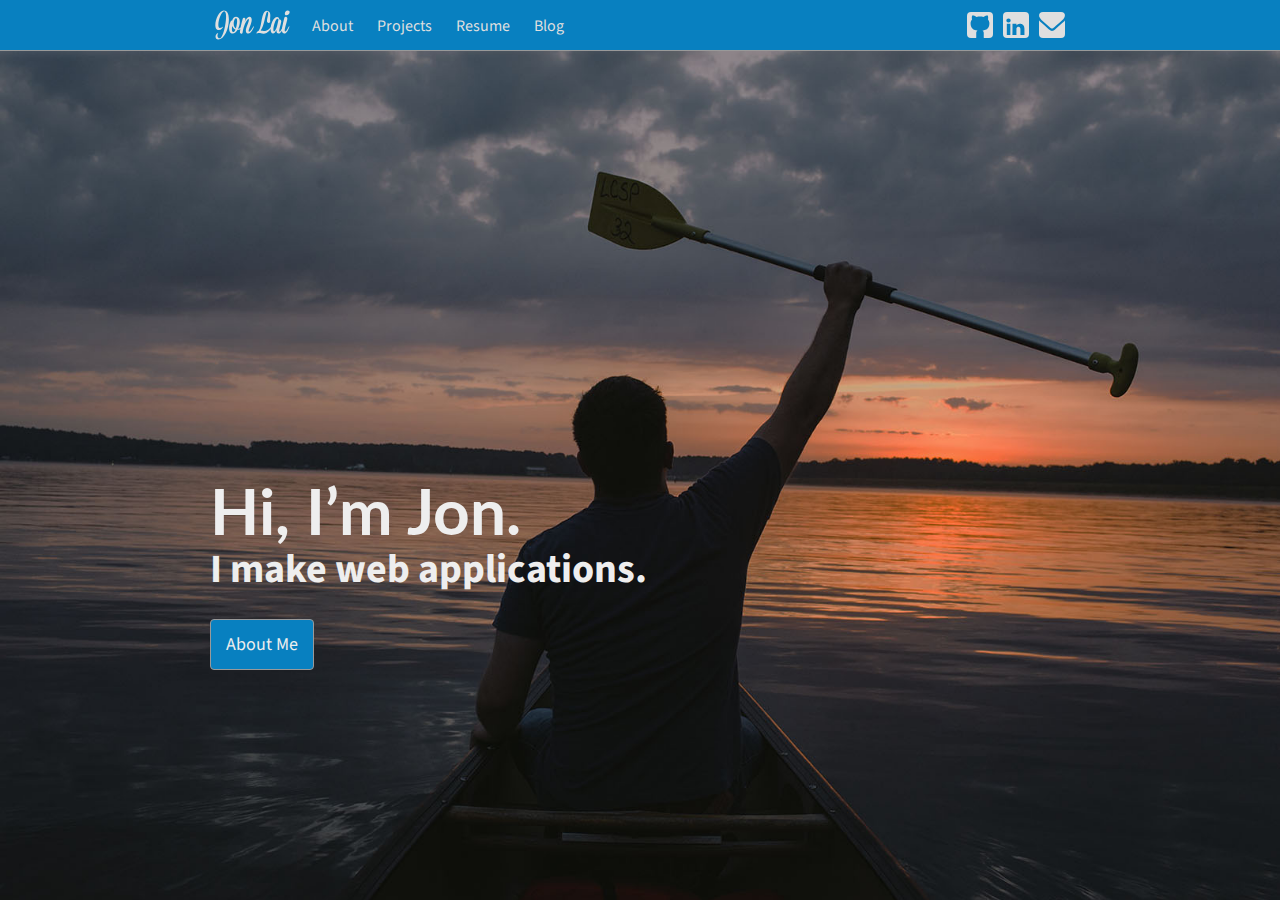
==== index.html @ c610380d "Expand Backbone framework on website" ====
<!DOCTYPE html>
<html lang="en">
    <head>
        <meta charset="utf-8">
        <meta name="viewport" content="width=device-width, initial-scale=1.0">
        <title>Jon Lai | Home</title>
        <meta name="description" content="Software engineer, amateur maker, and aspiring entrepreneur.">
        <meta name="author" content="Jon Lai">
        <link rel="shortcut icon" href="/img/favicon.ico">

        <link href="/css/normalize.css" type="text/css" rel="stylesheet">
        <link href="/css/style.css" type="text/css" rel="stylesheet">
        <link href='http://fonts.googleapis.com/css?family=Source+Sans+Pro:300' rel='stylesheet' type='text/css'>
        <link href='http://fonts.googleapis.com/css?family=Lato:400' rel='stylesheet' type='text/css'>
        <script data-main="js/main" src="js/lib/require.js"></script>
    </head>
    <body>
        <div class="navbar">
            <div class="navbar-content">
                <div class="navbar-logo">
                    <a class="logo-button" href="/">
                        <img src="img/logo.svg"></img>
                    </a>
                    <a id="toggle-menu" class="menu-button mobile">
                        <span class="menu-bar"></span>
                        <span class="menu-bar"></span>
                        <span class="menu-bar"></span>
                    </a>
                </div>
                <div class="navbar-menu">
                    <ul class="navbar-tabs">
                        <li><a href="/about">About</a></li>
                        <li><a href="/projects">Projects</a></li>
                        <li><a href="/resume">Resume</a></li>
                        <li><a href="http://blog.jonlai.com">Blog</a></li>
                    </ul>
                    <ul class="navbar-tabs mobile">
                        <li><a href="http://github.com/jonlai">Github</a></li>
                        <li><a href="http://lnkd.in/JmS8f3">LinkedIn</a></li>
                        <li><a href="mailto:jonathan@jonlai.com">Email</a></li>
                    </ul>
                    <ul class="navbar-tabs desktop pull-right">
                        <li><a href="http://github.com/jonlai">
                            <img src="img/github.svg"></img>
                        </a></li>
                        <li><a href="http://lnkd.in/JmS8f3">
                            <img src="img/linkedin.svg"></img>
                        </a></li>
                        <li><a href="mailto:jonathan@jonlai.com">
                            <img src="img/email.svg"></img>
                        </a></li>
                    </ul>
                </div>
            </div>
        </div>
        <div id="content" class="content">
        </div>
    </body>
</html>
---- css/style.css ----
html {
    font-family: 'Source Sans Pro', Helvetica;
    height: 100%;
    width: 100%;
    box-sizing: border-box;
}
*, *:before, *:after {
    box-sizing: inherit;
}
body {
    height: calc(100% - 50px);
    width: 100%;
    margin-top: 50px;
    background: url('../img/background.png') #252525;
}
.content {
    color: #EEEEEE;
    position: relative;
    height: 100%;
    width: 100%;
}
.pull-left {
    float: left;
}
.pull-right {
    float: right;
}
@media(min-width: 769px) {
    .mobile {
        display: none !important;
    }
}
@media(max-width: 768px) {
    .desktop {
        display: none !important;
    }
}

/*----------------------------------------------------------------------------*/
/*---| Navigation bar |-------------------------------------------------------*/
/*----------------------------------------------------------------------------*/
.navbar {
    width: 100%;
    position: fixed;
    top: 0;
    background: #0880C0;
    border-bottom: solid 1px #999;
    z-index: 10;
}
.navbar-content {
    overflow: hidden;
    width: 100%;
    max-width: 900px;
    padding: 0 20px;
    margin: 0 auto;
    font-size: 0;
    color: #DFDFDF;
}
.navbar-logo {
    display: inline-block;
    vertical-align: bottom;
}
.logo-button {
    display: inline-block;
    padding: 10px 10px 10px 5px;
    line-height: 0;
}
.logo-button > img {
    display: inline-block;
    height: 30px;
    width: 75px;
}
.menu-button {
    height: 30px;
    width: 40px;
    position: absolute;
    top: 10px;
    bottom: 10px;
    right: 10px;
    cursor: pointer;
}
.menu-bar {
    display: block;
    height: 2px;
    width: 30px;
    border-radius: 3px;
    position: relative;
    background: #DFDFDF;
    margin: 6px 5px;
}
.logo-button:hover, .menu-button:hover {
    background: none;
}
.navbar-menu {
    display: inline-block;
    width: calc(100% - 90px);
}
.navbar-tabs {
    display: inline-block;
    height: 50px;
    padding: 0;
    margin: 0;
    font-size: 0;
    list-style-type: none;
}
.navbar-tabs li {
    display: inline-block;
}
.navbar-tabs li > a {
    display: inline-block;
    padding: 15px 12px;
    text-decoration: none;
    font-size: 16px;
    color: #DFDFDF;
}
.navbar-tabs li > a.active, a:hover {
    background: #519EC8;
}
.navbar-tabs.desktop li > a {
    padding: 12px 5px;
    line-height: 0;
}
.navbar-tabs.desktop li a > img {
    display: inline-block;
    height: 26px;
    width: 26px;
    border-radius: 4px;
}
@media(max-width: 768px) {
    .navbar-content {
        height: 50px;
        padding: 0;
    }
    .navbar-content.expanded {
        height: 100%;
    }
    .navbar-logo, .navbar-menu {
        display: block;
        width: 100%
    }
    .navbar-logo {
        border-bottom: solid 1px #999;
    }
    .logo-button {
        padding-left: 12px;
    }
    .navbar-menu {
        margin: 7px 0;
    }
    .navbar-tabs {
        display: inline;
    }
    .navbar-tabs li, .navbar-tabs li > a {
        display: block;
    }
}

/*----------------------------------------------------------------------------*/
/*---| Splash/Slider |--------------------------------------------------------*/
/*----------------------------------------------------------------------------*/
.splash-half {
    height: 50%;
    width: 100%;
    position: absolute;
    overflow: hidden;
}
.splash-half.top {
    top: 0;
}
.splash-half.bottom {
    bottom: 0;
}
.splash-half.bottom > * {
    position: absolute;
    bottom: 0;
}
.splash-background {
    height: 200%;
    width: 100%;
    background: url('../img/slider.jpg') center no-repeat;
    background-size: cover;
}
.splash-area {
    position: relative;
    height: 100%;
    width: 100%;
    max-width: 900px;
    padding: 0 20px;
    margin: 0 auto;
}
.splash-text {
    width: calc(100% - 40px);
    position: absolute;
    top: calc(57% - 59px);
}
.splash-header {
    display: block;
    width: 100%;
    font-family: 'Lato', Helvetica;
    color: #EEEEEE;
    line-height: 1.1;
    font-size: 4em;
    margin: 0;
}
.splash-blurb {
    display: block;
    color: #EEEEEE;
    line-height: 1.2;
    font-size: 2.5em;
    margin: 0;
}
.about-button {
    display: inline-block;
    background: #0880C0;
    margin-top: 25px;
    padding: 12px 15px;
    border-radius: 4px;
    font-size: 18px;
    text-decoration: none;
    color: #EEEEEE;
    border: 1px solid #999;
}
@media(max-width: 768px) {
    .splash-text {
        top: calc(31% - 59px);
        text-align: center;
    }
    .splash-header {
        font-size: 3em;
    }
    .splash-blurb {
        font-size: 1.5em;
    }
}
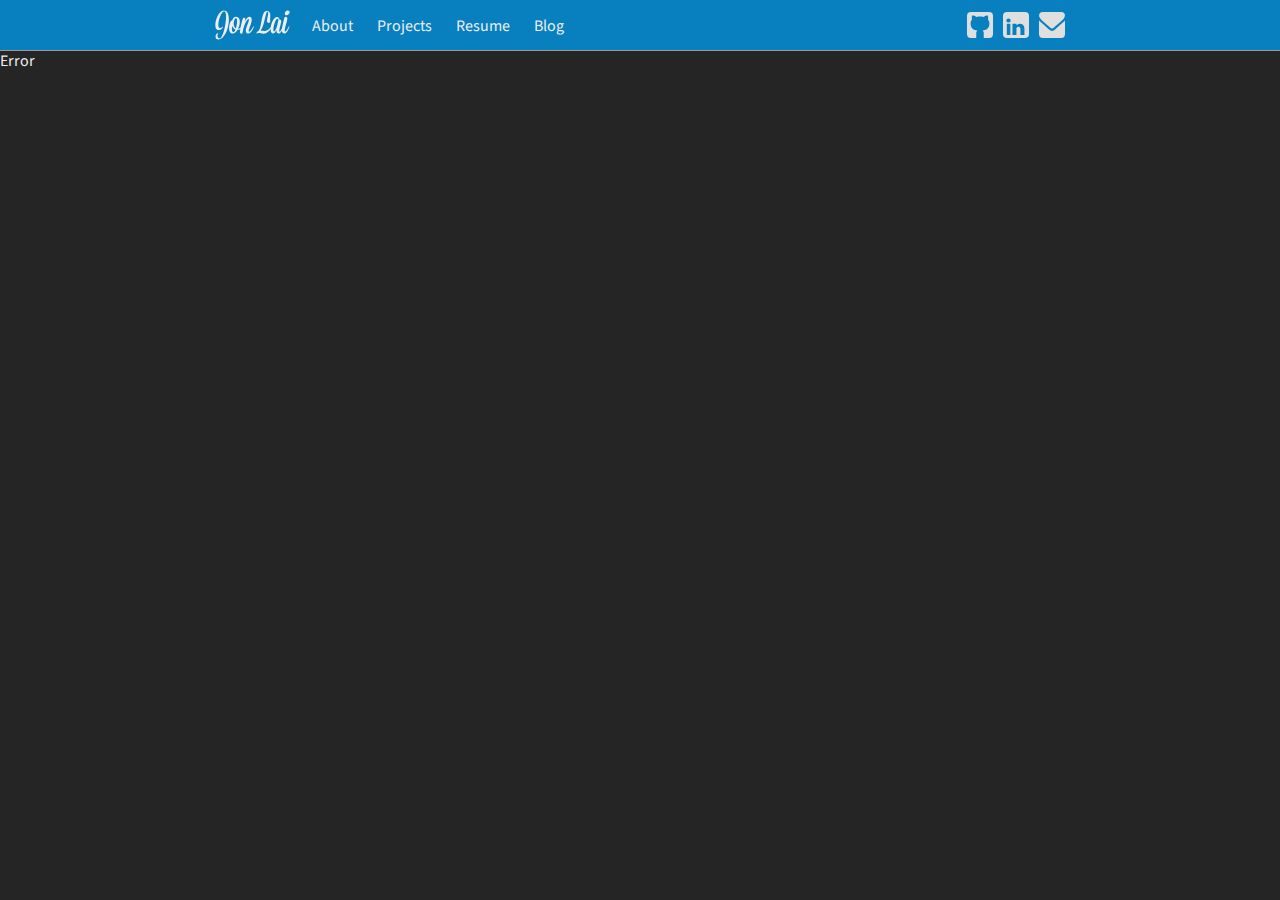
==== commit 7ee1706f: "Add r.js optimizer and switch gtom tpl to html" ====
--- a/index.html
+++ b/index.html
@@ -4,7 +4,7 @@
         <meta charset="utf-8">
         <meta name="viewport" content="width=device-width, initial-scale=1.0">
         <title>Jon Lai | Home</title>
-        <meta name="description" content="Software engineer, amateur maker, and aspiring entrepreneur.">
+        <meta name="description" content="Software engineer, aspiring maker, and hopeful entrepreneur.">
         <meta name="author" content="Jon Lai">
         <link rel="shortcut icon" href="/img/favicon.ico">
 
@@ -12,34 +12,33 @@
         <link href="/css/style.css" type="text/css" rel="stylesheet">
         <link href='http://fonts.googleapis.com/css?family=Source+Sans+Pro:300' rel='stylesheet' type='text/css'>
         <link href='http://fonts.googleapis.com/css?family=Lato:400' rel='stylesheet' type='text/css'>
-        <script data-main="js/main" src="js/lib/require.js"></script>
+        <script data-main="js/main-built" src="js/lib/require.js"></script>
+        <script type="text/javascript">
+            window.heap=window.heap||[],heap.load=function(e,t){window.heap.appid=e,window.heap.config=t=t||{};var n=t.forceSSL||"https:"===document.location.protocol,a=document.createElement("script");a.type="text/javascript",a.async=!0,a.src=(n?"https:":"http:")+"//cdn.heapanalytics.com/js/heap-"+e+".js";var o=document.getElementsByTagName("script")[0];o.parentNode.insertBefore(a,o);for(var r=function(e){return function(){heap.push([e].concat(Array.prototype.slice.call(arguments,0)))}},p=["clearEventProperties","identify","setEventProperties","track","unsetEventProperty"],c=0;c<p.length;c++)heap[p[c]]=r(p[c])};
+            heap.load("3378145507");
+        </script>
     </head>
     <body>
-        <div class="navbar">
-            <div class="navbar-content">
+        <div id="navbar" class="navbar">
+            <div class="navbar-content animate">
                 <div class="navbar-logo">
                     <a class="logo-button" href="/">
                         <img src="img/logo.svg"></img>
                     </a>
-                    <a id="toggle-menu" class="menu-button mobile">
+                    <div id="toggle-menu" class="menu-button mobile">
                         <span class="menu-bar"></span>
                         <span class="menu-bar"></span>
                         <span class="menu-bar"></span>
-                    </a>
+                    </div>
                 </div>
                 <div class="navbar-menu">
-                    <ul class="navbar-tabs">
-                        <li><a href="/about">About</a></li>
-                        <li><a href="/projects">Projects</a></li>
-                        <li><a href="/resume">Resume</a></li>
+                    <ul class="navbar-tabs nav">
+                        <li><a id="nav-about" href="/about">About</a></li>
+                        <li><a id="nav-projects" href="/projects">Projects</a></li>
+                        <li><a id="nav-resume" href="/resume">Resume</a></li>
                         <li><a href="http://blog.jonlai.com">Blog</a></li>
                     </ul>
-                    <ul class="navbar-tabs mobile">
-                        <li><a href="http://github.com/jonlai">Github</a></li>
-                        <li><a href="http://lnkd.in/JmS8f3">LinkedIn</a></li>
-                        <li><a href="mailto:jonathan@jonlai.com">Email</a></li>
-                    </ul>
-                    <ul class="navbar-tabs desktop pull-right">
+                    <ul class="navbar-tabs contact">
                         <li><a href="http://github.com/jonlai">
                             <img src="img/github.svg"></img>
                         </a></li>
--- a/css/style.css
+++ b/css/style.css
@@ -1,22 +1,29 @@
 html {
+    box-sizing: border-box;
     font-family: 'Source Sans Pro', Helvetica;
     height: 100%;
     width: 100%;
-    box-sizing: border-box;
 }
 *, *:before, *:after {
     box-sizing: inherit;
 }
 body {
+    background: #252525;
     height: calc(100% - 50px);
     width: 100%;
     margin-top: 50px;
-    background: url('../img/background.png') #252525;
 }
 .content {
     color: #EEEEEE;
+    height: 100%;
+    overflow-x: hidden;
     position: relative;
-    height: 100%;
+    width: 100%;
+}
+.container {
+    margin: 0 auto;
+    max-width: 700px;
+    padding: 30px 20px;
     width: 100%;
 }
 .pull-left {
@@ -36,25 +43,23 @@
     }
 }
 
-/*----------------------------------------------------------------------------*/
 /*---| Navigation bar |-------------------------------------------------------*/
-/*----------------------------------------------------------------------------*/
 .navbar {
-    width: 100%;
+    background: #0880C0;
+    border-bottom: solid 1px #999;
     position: fixed;
     top: 0;
-    background: #0880C0;
-    border-bottom: solid 1px #999;
-    z-index: 10;
+    width: 100%;
+    z-index: 100;
 }
 .navbar-content {
+    color: #EEEEEE;
+    font-size: 0;
+    margin: 0 auto;
+    max-width: 900px;
     overflow: hidden;
-    width: 100%;
-    max-width: 900px;
     padding: 0 20px;
-    margin: 0 auto;
-    font-size: 0;
-    color: #DFDFDF;
+    width: 100%;
 }
 .navbar-logo {
     display: inline-block;
@@ -62,8 +67,8 @@
 }
 .logo-button {
     display: inline-block;
+    line-height: 0;
     padding: 10px 10px 10px 5px;
-    line-height: 0;
 }
 .logo-button > img {
     display: inline-block;
@@ -71,13 +76,13 @@
     width: 75px;
 }
 .menu-button {
+    bottom: 10px;
+    cursor: pointer;
     height: 30px;
+    position: absolute;
+    right: 10px;
+    top: 10px;
     width: 40px;
-    position: absolute;
-    top: 10px;
-    bottom: 10px;
-    right: 10px;
-    cursor: pointer;
 }
 .menu-bar {
     display: block;
@@ -85,7 +90,7 @@
     width: 30px;
     border-radius: 3px;
     position: relative;
-    background: #DFDFDF;
+    background: #EEEEEE;
     margin: 6px 5px;
 }
 .logo-button:hover, .menu-button:hover {
@@ -111,28 +116,38 @@
     padding: 15px 12px;
     text-decoration: none;
     font-size: 16px;
-    color: #DFDFDF;
+    color: #EEEEEE;
 }
 .navbar-tabs li > a.active, a:hover {
     background: #519EC8;
 }
-.navbar-tabs.desktop li > a {
+.navbar-tabs.contact {
+    float: right;
+}
+.navbar-tabs.contact li > a {
     padding: 12px 5px;
     line-height: 0;
 }
-.navbar-tabs.desktop li a > img {
+.navbar-tabs.contact li a > img {
     display: inline-block;
     height: 26px;
     width: 26px;
     border-radius: 4px;
 }
 @media(max-width: 768px) {
+    .navbar {
+        border-bottom: none;
+    }
     .navbar-content {
-        height: 50px;
+        height: 51px;
         padding: 0;
     }
+    .navbar-content.animate {
+        transition: height 0.5s ease;
+        -webkit-transition: height 0.5s ease;
+    }
     .navbar-content.expanded {
-        height: 100%;
+        height: 314px;
     }
     .navbar-logo, .navbar-menu {
         display: block;
@@ -144,14 +159,31 @@
     .logo-button {
         padding-left: 12px;
     }
-    .navbar-menu {
-        margin: 7px 0;
-    }
     .navbar-tabs {
         display: inline;
+        text-align: center;
     }
     .navbar-tabs li, .navbar-tabs li > a {
         display: block;
+        font-size: 18px;
+    }
+    .navbar-tabs li:last-child {
+        border-bottom: 1px solid #999;
+    }
+    .navbar-tabs.contact {
+        float: none;
+    }
+    .navbar-tabs.contact li {
+        border-top: none;
+        border-bottom: none;
+        display: inline-block;
+        width: 33.3%;
+    }
+    .navbar-tabs.contact li:first-child {
+        border-right: 1px solid #999;
+    }
+    .navbar-tabs.contact li:last-child {
+        border-left: 1px solid #999;
     }
 }
 
@@ -163,16 +195,44 @@
     width: 100%;
     position: absolute;
     overflow: hidden;
+    z-index: 10;
+    opacity 1;
+    transition: all 1s ease-in-out;
+    -ms-transition: all 1s ease-in-out;
+    -moz-transition: all 1s ease-in-out;
+    -webkit-transition: all 1s ease-in-out;
 }
 .splash-half.top {
+    transform-origin: 0 100%;
+    -ms-transform-origin: 0 100%;
+    -moz-transform-origin: 0 100%;
+    -webkit-transform-origin: 0 100%;
     top: 0;
 }
 .splash-half.bottom {
+    transform-origin: 100% 0;
+    -ms-transform-origin: 100% 0;
+    -moz-transform-origin: 100% 0;
+    -webkit-transform-origin: 100% 0;
     bottom: 0;
 }
 .splash-half.bottom > * {
     position: absolute;
     bottom: 0;
+}
+.splash-half.top.hidden {
+    transform: translateZ(0) rotate(-90deg) scale(2.5) translate(-50%, -150%);
+    -ms-transform: translateZ(0) rotate(-90deg) scale(2.5) translate(-50%, -150%);
+    -moz-transform: translateZ(0) rotate(-90deg) scale(2.5) translate(-50%, -150%);
+    -webkit-transform: translateZ(0) rotate(-90deg) scale(2.5) translate(-50%, -150%);
+    opacity: 0.75;
+}
+.splash-half.bottom.hidden {
+    transform: translateZ(0) rotate(-90deg) scale(2.5) translate(50%, 150%);
+    -ms-transform: translateZ(0) rotate(-90deg) scale(2.5) translate(50%, 150%);
+    -moz-transform: translateZ(0) rotate(-90deg) scale(2.5) translate(50%, 150%);
+    -webkit-transform: translateZ(0) rotate(-90deg) scale(2.5) translate(50%, 150%);
+    opacity: 0.75;
 }
 .splash-background {
     height: 200%;
@@ -233,6 +293,165 @@
     }
 }
 
-
-
-
+/*----------------------------------------------------------------------------*/
+/*---| About |----------------------------------------------------------------*/
+/*----------------------------------------------------------------------------*/
+.container.profile {
+    position: relative;
+}
+.container.profile > p {
+    font-size: 18px;
+}
+.profile-header {
+    position: relative;
+    width: 100%;
+    background: #000;
+    margin: 0 auto;
+}
+.profile-header:after {
+    content: '';
+    height: 40px;
+    width: 100%;
+    position: absolute;
+    bottom: 0;
+    background: linear-gradient(to top, rgba(0,0,0,1) 0%, rgba(0,0,0,0) 100%);
+}
+.profile-header img {
+    display: block;
+    height: auto;
+    width: 100%;
+    max-height: 450px;
+    max-width: 700px;
+    margin: 0 auto;
+}
+.about-title {
+    display: block;
+    font-family: 'Lato', Helvetica;
+    font-size: 56px;
+    position: absolute;
+    top: -75px;
+    right: 20px;
+    opacity: 1;
+    transition: top 0.5s ease, opacity 0.5s ease;
+    -webkit-transition: top 0.5s ease, opacity 0.5s ease;
+}
+.about-title.hidden {
+    top: -56px;
+    opacity: 0;
+}
+.about-subtitle {
+    display: block;
+    font-family: 'Lato', Helvetica;
+    font-size: 28px;
+    margin-bottom: 5px;
+}
+.about-row {
+    display: block;
+    width: 100%;
+    margin-bottom: 30px;
+}
+.overview-column {
+    display: inline-block;
+    width: 33%;
+}
+.about-row .overview-column:nth-child(1) {
+    padding: 0 10px 0 0;
+}
+.about-row .overview-column:nth-child(2) {
+    padding: 0 10px 0 10px;
+}
+.about-row .overview-column:nth-child(3) {
+    padding: 0 0 0 10px;
+}
+.overview-column div {
+    font-size: 18px;
+    line-height: 1.35;
+    color: #0880C0;
+}
+.stat-value {
+    display: inline-block;
+    font-size: 18px;
+    color: #EEEEEE;
+    float: right;
+}
+.stat-value > a {
+    color: #EEEEEE;
+}
+.about-body {
+    width: 100%;
+    text-align: justify;
+    margin-bottom: 40px;
+}
+.about-body p {
+    font-size: 18px;
+    margin: 0 0 10px 0;
+}
+@media(max-width: 768px) {
+    .container.profile {
+        padding: 30px;
+    }
+    .about-title {
+        font-size: 44px;
+        top: -60px;
+    }
+    .about-title.hidden {
+        top: -44px;
+    }
+    .overview-column {
+        display: block;
+        padding: 0 !important;
+        width: 100%;
+    }
+}
+
+/*----------------------------------------------------------------------------*/
+/*---| Resume |---------------------------------------------------------------*/
+/*----------------------------------------------------------------------------*/
+.resume-row {
+    display: block;
+    width: 100%;
+    margin-bottom: 30px;
+}
+.resume-pdf {
+    display: block;
+    margin: 20px 0;
+    font-size: 19px;
+    text-align: center;
+}
+.resume-pdf a {
+    color: #0880C0;
+}
+.resume-title {
+    display: block;
+    font-family: 'Lato', Helvetica;
+    font-size: 28px;
+    margin-bottom: 5px;
+}
+.resume-subtitle {
+    display: block;
+    font-family: 'Lato', Helvetica;
+    font-size: 20px;
+}
+.resume-date {
+    padding-left: 10px;
+}
+.resume-row-content {
+    display: block;
+    font-family: 'Source Sans Pro', Helvetica;
+    font-size: 18px;
+    width: 100%;
+    padding-left: 20px;
+}
+.resume-row-content ul {
+    margin: 0 0 15px 0;
+}
+
+
+
+
+
+
+
+
+
+
